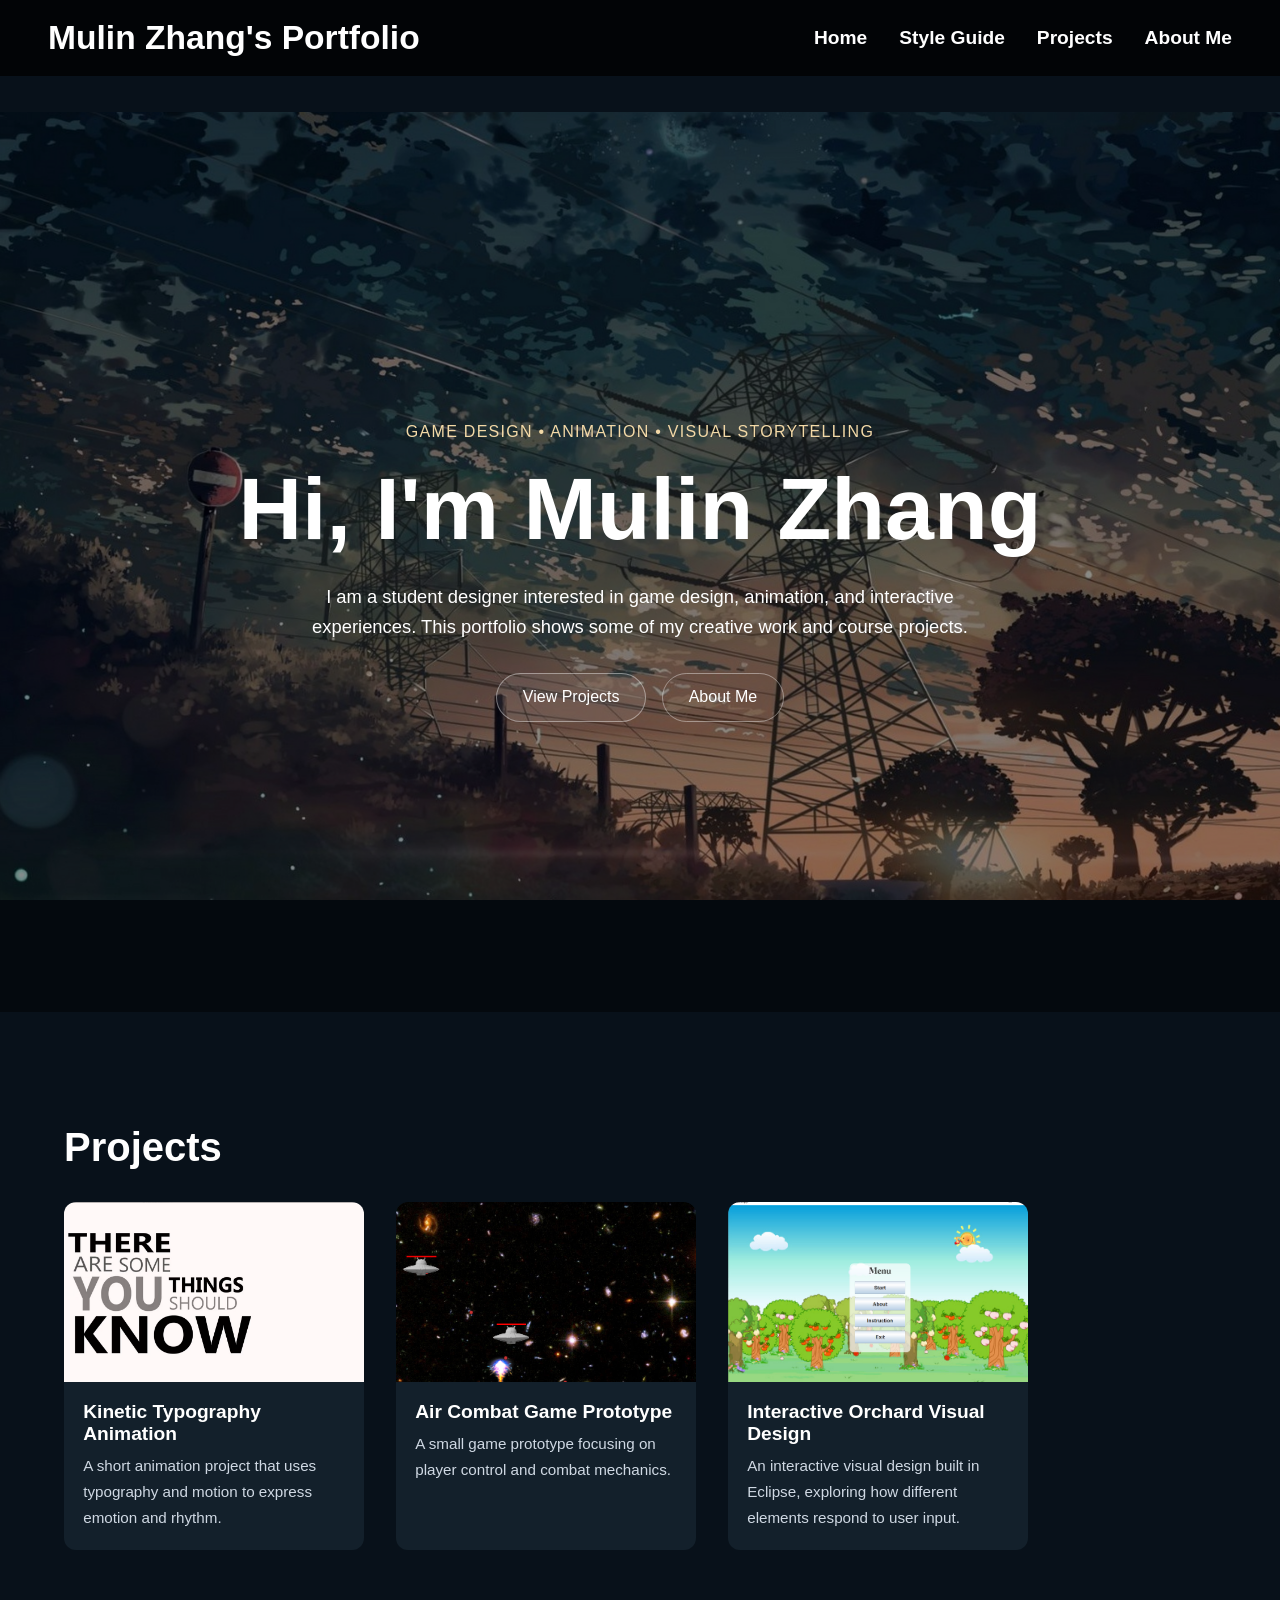
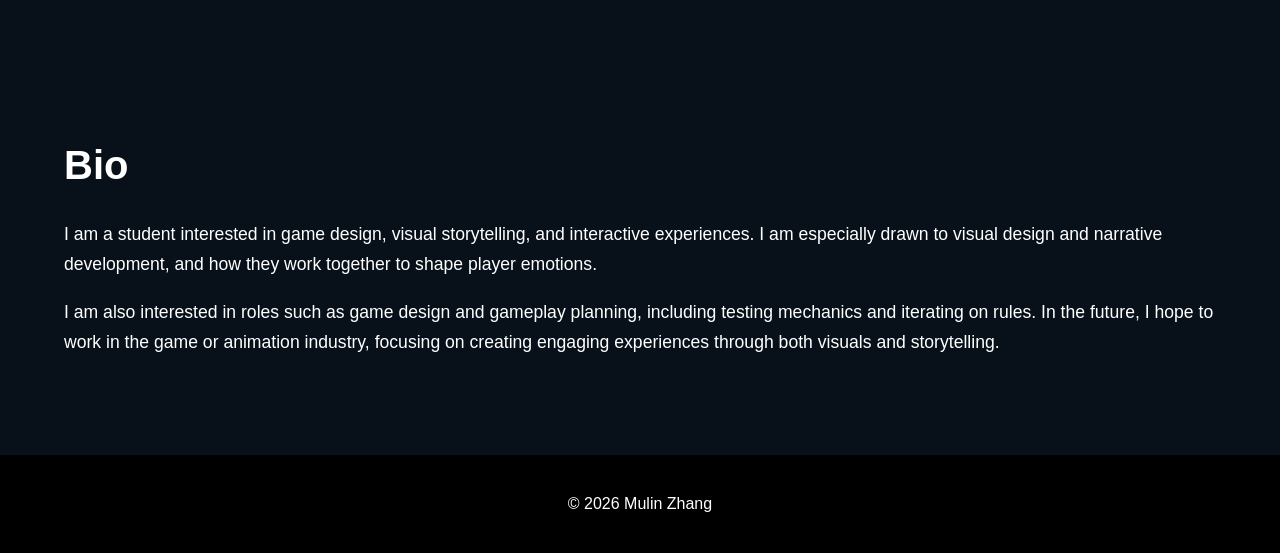
==== index.html @ 40ba9fd1 "- Created project 3 detail page (Interactive Orchard Visual Design) - Added overview, process, chall" ====
<!DOCTYPE html>
<html lang="en">
<head>
    <meta charset="UTF-8">
    <meta name="viewport" content="width=device-width, initial-scale=1.0">
    <title>Mulin Zhang's Website</title>
    <link rel="stylesheet" href="css/style.css">
</head>

<body>
    <header>
        <h1>Mulin Zhang's Portfolio</h1>
        <nav>
            <ul>
                <li><a href="index.html">Home</a></li>
                <li><a href="templates/style-guide.html">Style Guide</a></li>
                <li><a href="templates/projects.html">Projects</a></li>
                <li><a href="templates/about.html">About Me</a></li>
            </ul>
        </nav>
    </header>

    <main>
        <section class="first" id="top">
            <div class="hero-text">
                <p class="intro-line">Game Design • Animation • Visual Storytelling</p>
                <h2>Hi, I'm Mulin Zhang</h2>
                <p class="hero-description">
                    I am a student designer interested in game design, animation, and interactive experiences.
                    This portfolio shows some of my creative work and course projects.
                </p>
                <div class="hero-buttons">
                    <a href="templates/projects.html" class="hero-btn">View Projects</a>
                    <a href="templates/about.html" class="hero-btn secondary-btn">About Me</a>
                </div>
            </div>
        </section>

        <section id="projects">
            <h2>Projects</h2>

            <div class="projects-grid">
                  <a href="templates/project-kinetic.html" class="project-card">
                    <div class="project-image">
                        <img src="images/project1-thumbnail.png" alt="Kinetic Typography Animation">
                    </div>
                    <div class="project-content">
                        <h3>Kinetic Typography Animation</h3>
                        <p>
                            A short animation project that uses typography and motion to express emotion and rhythm.
                        </p>
                    </div>
                </a>

                <a href="templates/project-game.html" class="project-card">
                    <div class="project-image">
                        <img src="images/game_screenshot.png" alt="Air Combat Game">
                    </div>
                    <div class="project-content">
                        <h3>Air Combat Game Prototype</h3>
                        <p>A small game prototype focusing on player control and combat mechanics.</p>
                    </div>
                </a>

                <a href="templates/project-orchard.html" class="project-card">
                    <div class="project-image">
                        <img src="images/project3_home.png" alt="Interactive Orchard Visual Design">
                    </div>
                    <div class="project-content">
                        <h3>Interactive Orchard Visual Design</h3>
                        <p>An interactive visual design built in Eclipse, exploring how different elements respond to user input.</p>
                    </div>
                </a>

            </div>
        </section>

        <section class="content-section" id="about">
            <h2>Bio</h2>
            <div class="text-box">
                <p>
                    I am a student interested in game design, visual storytelling, and interactive experiences.
                    I am especially drawn to visual design and narrative development, and how they work together
                    to shape player emotions.
                </p>

                <p>
                    I am also interested in roles such as game design and gameplay planning, including testing
                    mechanics and iterating on rules. In the future, I hope to work in the game or animation
                    industry, focusing on creating engaging experiences through both visuals and storytelling.
                </p>
            </div>
        </section>
    </main>

    <footer>
        <p>© 2026 Mulin Zhang</p>
    </footer>
</body>
</html>
---- css/style.css ----
body {
    margin: 0;
    font-family: Arial, sans-serif;
    background-color: #08111a;
    color: white;
}

header {
    position: fixed;
    top: 0;
    left: 0;
    width: 100%;
    padding: 1.2rem 3rem;
    display: flex;
    justify-content: space-between;
    align-items: center;
    background: rgba(0, 0, 0, 0.75);
    box-sizing: border-box;
    z-index: 1000;
}

header h1 {
    margin: 0;
    font-size: 2.1rem;
    font-weight: bold;
}

nav ul {
    list-style: none;
    display: flex;
    gap: 2rem;
    margin: 0;
    padding: 0;
}

nav li {
    margin: 0;
    padding: 0;
}

nav a {
    color: white;
    text-decoration: none;
    font-size: 1.2rem;
    font-weight: 600;
}

nav a:hover {
    color: #f3d9a7;
}

.first {
    position: relative;
    min-height: 100vh;
    background-image: url("../images/a4vbn-xhbbl.png");
    background-size: cover;
    background-position: center;
    background-attachment: fixed;
    display: flex;
    justify-content: center;
    align-items: center;
    text-align: center;
    padding: 0 2rem;
    box-sizing: border-box;
}

.first::before {
    content: "";
    position: absolute;
    inset: 0;
    background: rgba(0, 0, 0, 0.45);
}

.hero-text {
    position: relative;
    z-index: 1;
    max-width: 850px;
}

.intro-line {
    font-size: 1rem;
    letter-spacing: 0.08em;
    text-transform: uppercase;
    color: #f3d9a7;
    margin-bottom: 1rem;
}

.first h2 {
    font-size: 5.5rem;
    margin: 0 0 1.5rem 0;
    line-height: 1.1;
}

.hero-description {
    font-size: 1.15rem;
    line-height: 1.6;
    max-width: 700px;
    margin: 0 auto 2rem auto;
}

.hero-buttons {
    display: flex;
    justify-content: center;
    gap: 1rem;
    flex-wrap: wrap;
}

.hero-btn {
    display: inline-block;
    padding: 0.9rem 1.6rem;
    border: 1px solid rgba(255, 255, 255, 0.4);
    border-radius: 999px;
    color: white;
    text-decoration: none;
    background: rgba(255, 255, 255, 0.08);
    transition: background 0.3s ease, transform 0.3s ease;
}

.hero-btn:hover {
    background: rgba(255, 255, 255, 0.2);
    transform: translateY(-2px);
}

.secondary-btn {
    background: transparent;
}

section {
    padding: 5rem 4rem;
}

section h2 {
    font-size: 2.5rem;
    margin-bottom: 2rem;
}

section p {
    font-size: 1.1rem;
    line-height: 1.7;
}

footer {
    text-align: center;
    padding: 1.5rem;
    background: black;
    font-size: 1rem;
}

.projects-grid {
    display: flex;
    gap: 2rem;
    margin-top: 2rem;
    flex-wrap: wrap;
    justify-content: flex-start;
}

.project-card {
    display: block;
    width: 300px;
    background: #13202b;
    border-radius: 12px;
    overflow: hidden;
    text-decoration: none;
    color: white;
    cursor: pointer;
    transition: transform 0.3s ease, box-shadow 0.3s ease;
}

.project-card:hover {
    transform: translateY(-8px);
    box-shadow: 0 12px 30px rgba(0, 0, 0, 0.4);
}

.project-card:hover img {
    transform: scale(1.05);
}

.project-image {
    height: 180px;
    overflow: hidden;
}

.project-image img {
    width: 100%;
    height: 100%;
    object-fit: cover;
    display: block;
    transition: transform 0.3s ease;
}

.project-content {
    padding: 1.2rem;
}

.project-content h3 {
    margin: 0 0 0.5rem 0;
    font-size: 1.2rem;
}

.project-content p {
    margin: 0;
    font-size: 0.95rem;
    color: #cfd8e3;
}

/* project detail page */
main {
    padding-top: 7rem;
}

.container {
    max-width: 900px;
    margin: 0 auto;
    padding: 2rem;
    box-sizing: border-box;
}

.container .project-header,
.container .project-image-section,
.container .project-section {
    padding: 0;
}

.project-header {
    margin-bottom: 2rem;
    text-align: left;
}

.project-header h2 {
    font-size: 3rem;
    margin: 0 0 0.75rem 0;
}

.project-subtitle {
    font-size: 1rem;
    color: #f3d9a7;
    letter-spacing: 0.05em;
    text-transform: uppercase;
    margin: 0;
}

.project-image-section {
    margin-bottom: 2.5rem;
    text-align: left;
}

.project-image-section img {
    width: 100%;
    max-width: 800px;
    display: block;
    border-radius: 12px;
}

.project-section {
    margin-bottom: 2.5rem;
    text-align: left;
}

.project-section h3 {
    font-size: 1.6rem;
    margin: 0 0 1rem 0;
}

.project-section p {
    margin: 0;
    max-width: 800px;
    color: #d9e2ec;
}

.back-link {
    display: inline-block;
    margin-bottom: 2rem;
    color: #f3d9a7;
    text-decoration: none;
    font-size: 1rem;
}

.back-link:hover {
    text-decoration: underline;
}

@media (max-width: 900px) {
    header {
        flex-direction: column;
        gap: 1rem;
        padding: 1rem 1.5rem;
    }

    header h1 {
        font-size: 1.8rem;
        text-align: center;
    }

    nav ul {
        gap: 1.2rem;
        flex-wrap: wrap;
        justify-content: center;
    }

    nav a {
        font-size: 1rem;
    }

    .first h2 {
        font-size: 3.5rem;
    }

    .hero-description {
        font-size: 1rem;
    }

    .projects-grid {
        justify-content: center;
    }

    section {
        padding: 4rem 1.5rem;
    }

    .container {
        padding: 1.5rem;
    }

    .container .project-header,
    .container .project-image-section,
    .container .project-section {
        padding: 0;
    }

    .project-header h2 {
        font-size: 2.2rem;
    }

    .project-section h3 {
        font-size: 1.4rem;
    }
}
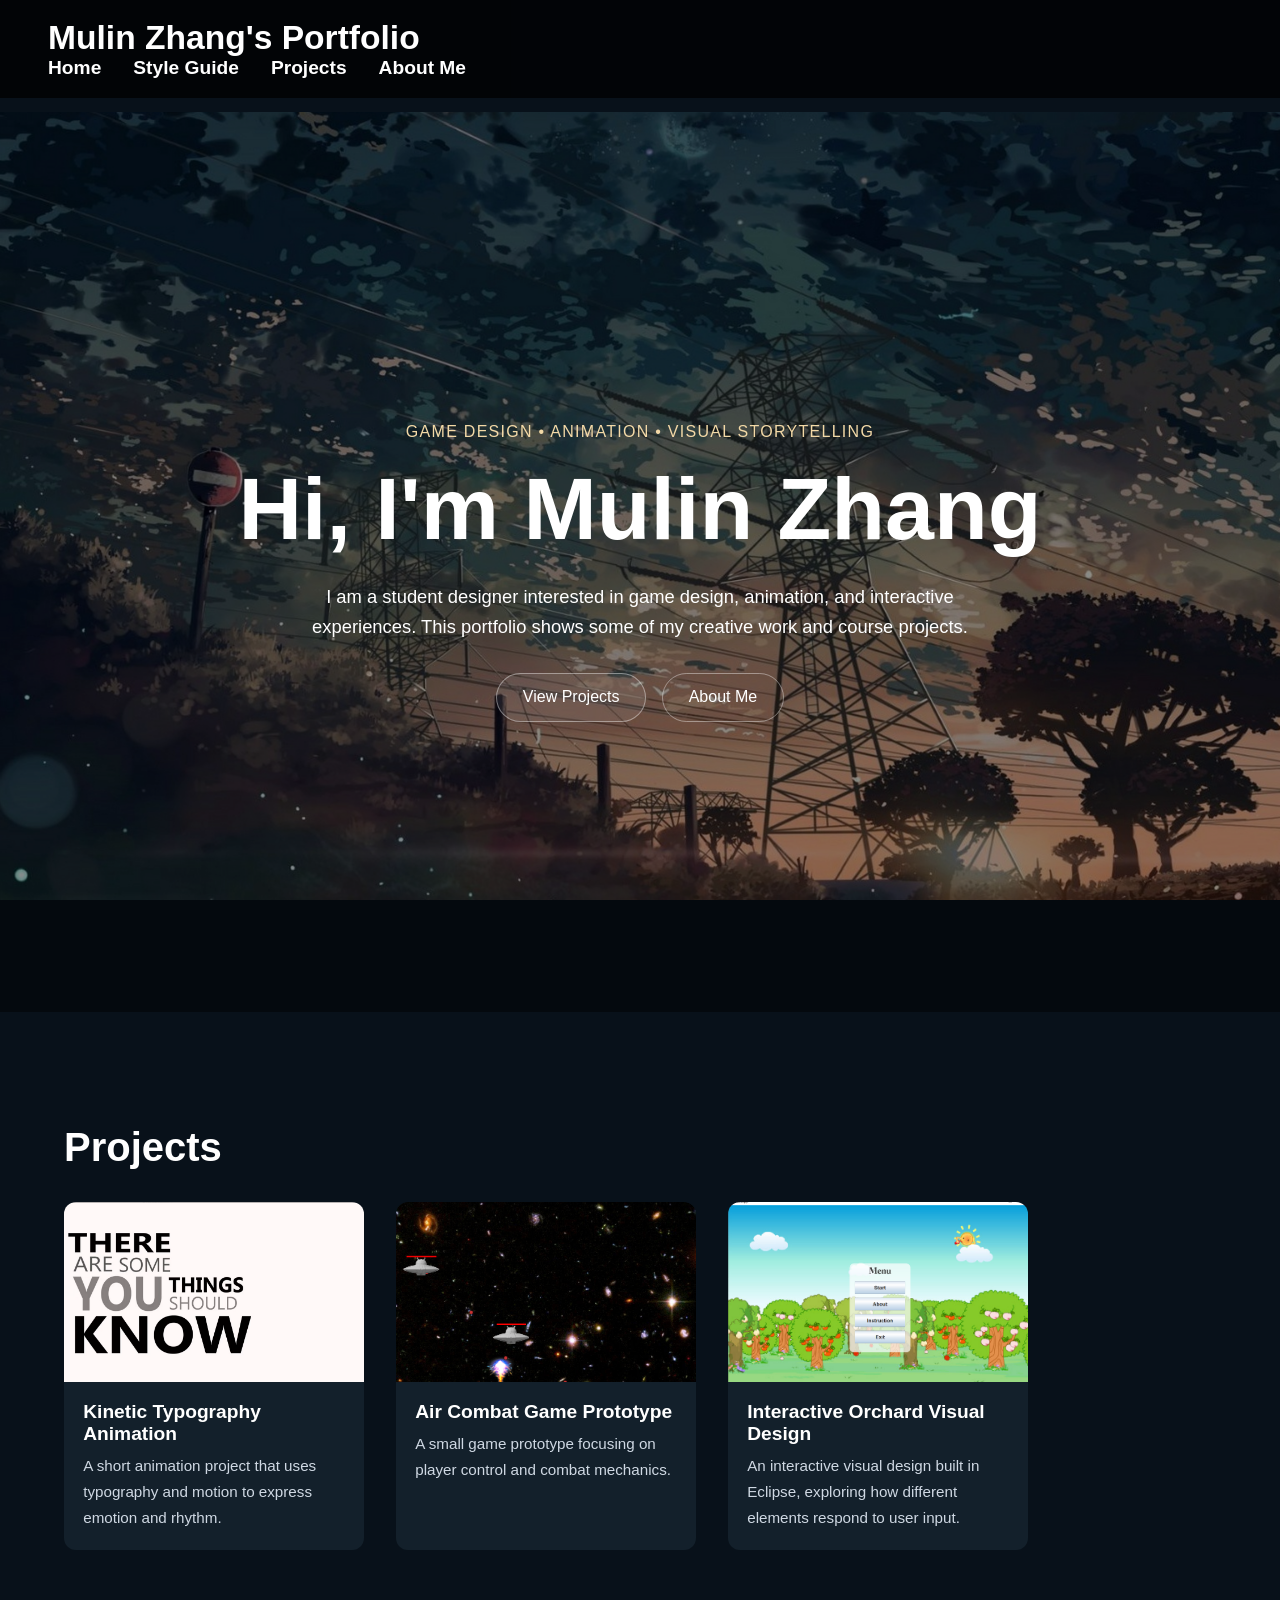
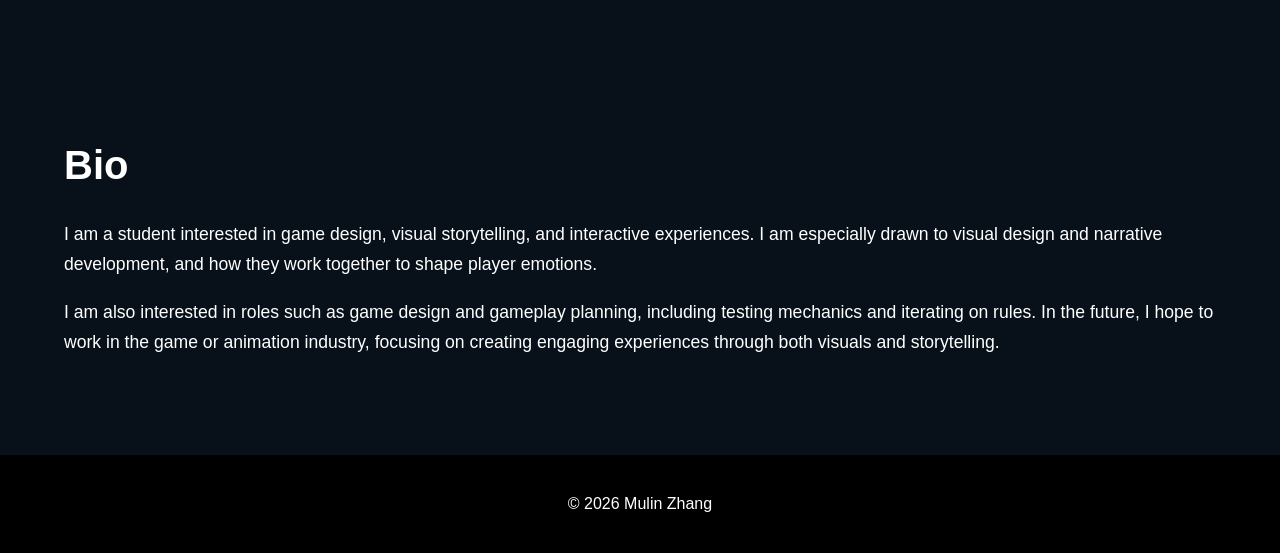
==== commit 8bc3af2a: "Standardize header layout across pages to prevent navigation shifting" ====
--- a/index.html
+++ b/index.html
@@ -9,15 +9,17 @@
 
 <body>
     <header>
-        <h1>Mulin Zhang's Portfolio</h1>
-        <nav>
-            <ul>
-                <li><a href="index.html">Home</a></li>
-                <li><a href="templates/style-guide.html">Style Guide</a></li>
-                <li><a href="templates/projects.html">Projects</a></li>
-                <li><a href="templates/about.html">About Me</a></li>
-            </ul>
-        </nav>
+        <div class="header-container">
+            <h1>Mulin Zhang's Portfolio</h1>
+            <nav>
+                <ul>
+                    <li><a href="index.html">Home</a></li>
+                    <li><a href="templates/style-guide.html">Style Guide</a></li>
+                    <li><a href="templates/projects.html">Projects</a></li>
+                    <li><a href="templates/about.html">About Me</a></li>
+                </ul>
+            </nav>
+        </div>
     </header>
 
     <main>
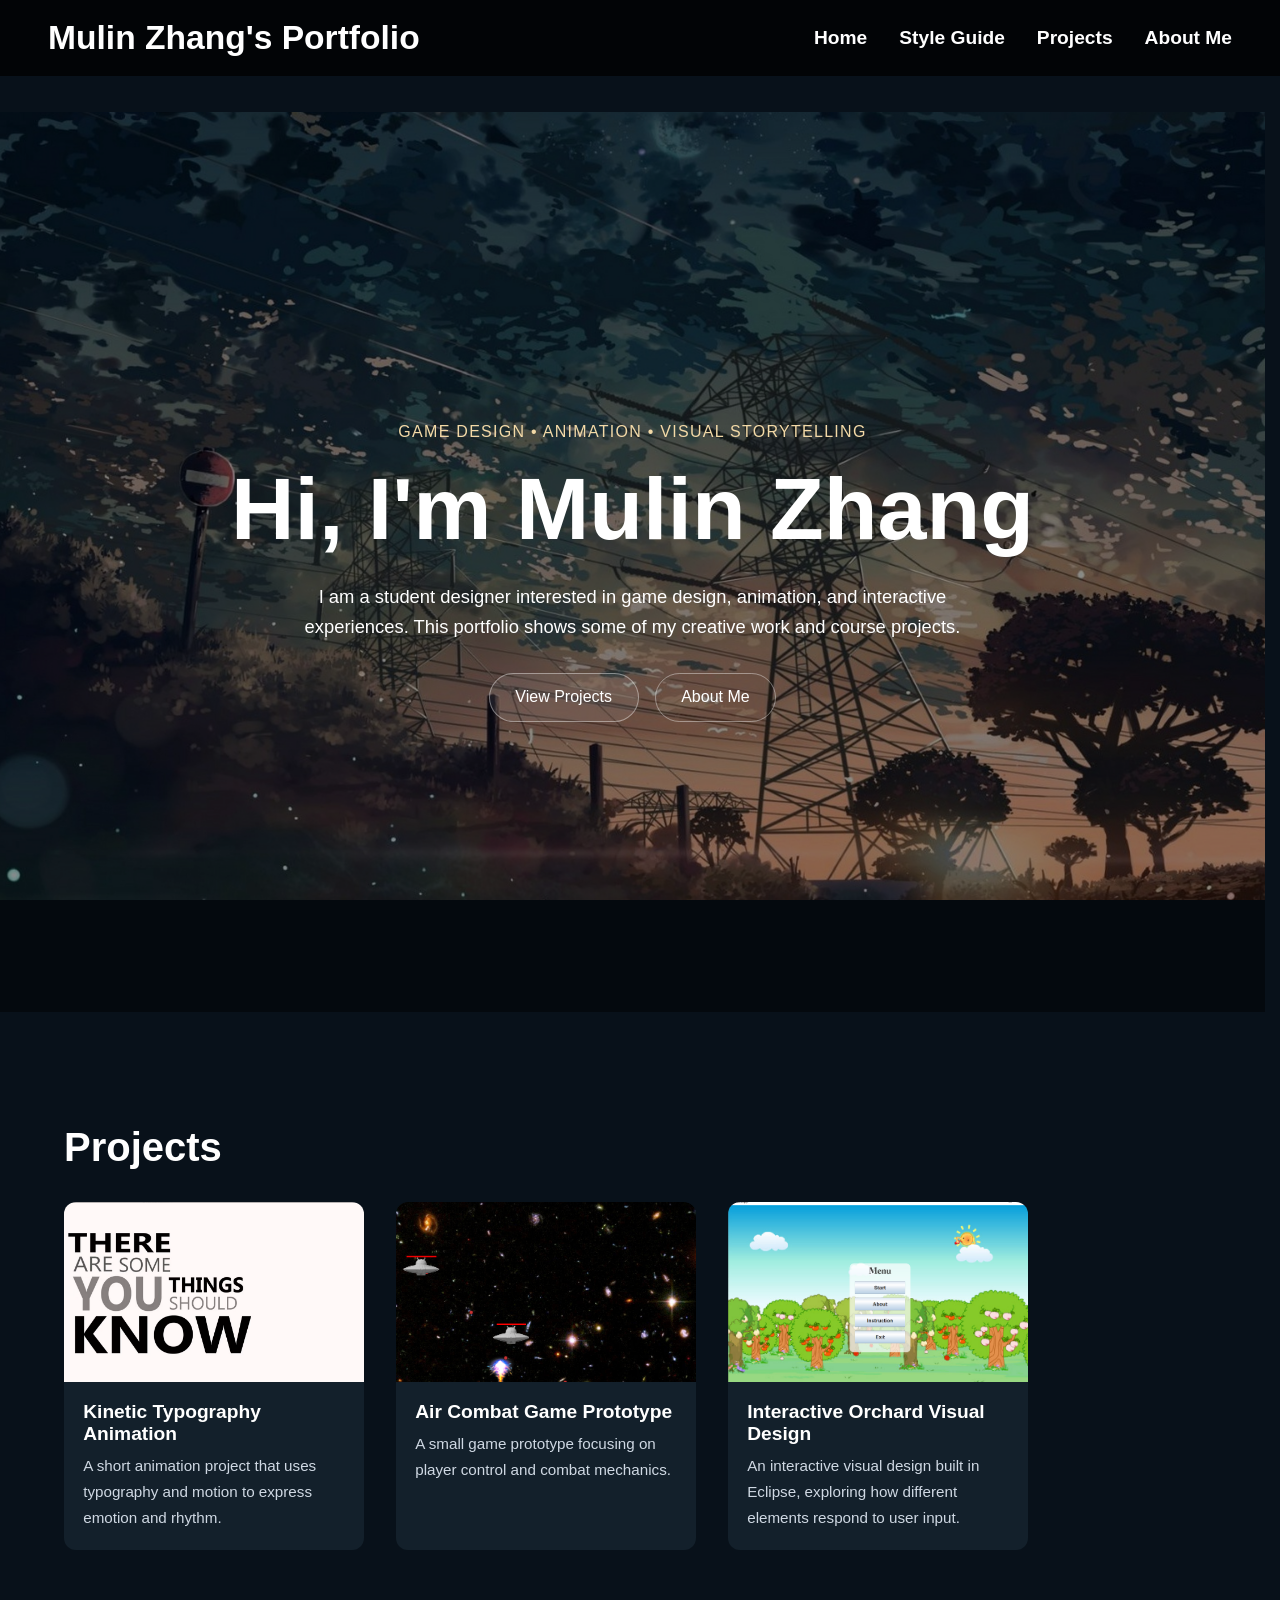
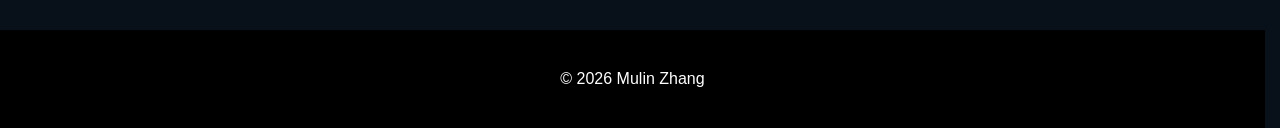
==== commit f68fb6da: "Refine About page spacing and improve section layout consistency" ====
--- a/index.html
+++ b/index.html
@@ -7,7 +7,7 @@
     <link rel="stylesheet" href="css/style.css">
 </head>
 
-<body>
+<body class="home-page">
     <header>
         <div class="header-container">
             <h1>Mulin Zhang's Portfolio</h1>
@@ -77,22 +77,7 @@
             </div>
         </section>
 
-        <section class="content-section" id="about">
-            <h2>Bio</h2>
-            <div class="text-box">
-                <p>
-                    I am a student interested in game design, visual storytelling, and interactive experiences.
-                    I am especially drawn to visual design and narrative development, and how they work together
-                    to shape player emotions.
-                </p>
 
-                <p>
-                    I am also interested in roles such as game design and gameplay planning, including testing
-                    mechanics and iterating on rules. In the future, I hope to work in the game or animation
-                    industry, focusing on creating engaging experiences through both visuals and storytelling.
-                </p>
-            </div>
-        </section>
     </main>
 
     <footer>
--- a/css/style.css
+++ b/css/style.css
@@ -1,3 +1,8 @@
+html {
+    overflow-y: scroll;
+    scrollbar-gutter: stable;
+}
+
 body {
     margin: 0;
     font-family: Arial, sans-serif;
@@ -10,16 +15,23 @@
     top: 0;
     left: 0;
     width: 100%;
-    padding: 1.2rem 3rem;
-    display: flex;
-    justify-content: space-between;
-    align-items: center;
     background: rgba(0, 0, 0, 0.75);
     box-sizing: border-box;
     z-index: 1000;
 }
 
-header h1 {
+.header-container {
+    width: 100%;
+    max-width: 1400px;
+    margin: 0 auto;
+    padding: 1.2rem 3rem;
+    display: flex;
+    justify-content: space-between;
+    align-items: center;
+    box-sizing: border-box;
+}
+
+.header-container h1 {
     margin: 0;
     font-size: 2.1rem;
     font-weight: bold;
@@ -29,11 +41,6 @@
     list-style: none;
     display: flex;
     gap: 2rem;
-    margin: 0;
-    padding: 0;
-}
-
-nav li {
     margin: 0;
     padding: 0;
 }
@@ -43,10 +50,15 @@
     text-decoration: none;
     font-size: 1.2rem;
     font-weight: 600;
+    white-space: nowrap;
 }
 
 nav a:hover {
     color: #f3d9a7;
+}
+
+main {
+    padding-top: 7rem;
 }
 
 .first {
@@ -203,11 +215,6 @@
     color: #cfd8e3;
 }
 
-/* project detail page */
-main {
-    padding-top: 7rem;
-}
-
 .container {
     max-width: 900px;
     margin: 0 auto;
@@ -215,15 +222,8 @@
     box-sizing: border-box;
 }
 
-.container .project-header,
-.container .project-image-section,
-.container .project-section {
-    padding: 0;
-}
-
 .project-header {
     margin-bottom: 2rem;
-    text-align: left;
 }
 
 .project-header h2 {
@@ -236,57 +236,46 @@
     color: #f3d9a7;
     letter-spacing: 0.05em;
     text-transform: uppercase;
-    margin: 0;
-}
-
-.project-image-section {
-    margin-bottom: 2.5rem;
-    text-align: left;
-}
-
-.project-image-section img {
-    width: 100%;
-    max-width: 800px;
-    display: block;
-    border-radius: 12px;
 }
 
 .project-section {
     margin-bottom: 2.5rem;
-    text-align: left;
 }
 
 .project-section h3 {
     font-size: 1.6rem;
-    margin: 0 0 1rem 0;
+    margin-bottom: 1rem;
 }
 
 .project-section p {
-    margin: 0;
     max-width: 800px;
     color: #d9e2ec;
 }
 
-.back-link {
-    display: inline-block;
-    margin-bottom: 2rem;
-    color: #f3d9a7;
-    text-decoration: none;
-    font-size: 1rem;
-}
-
-.back-link:hover {
-    text-decoration: underline;
+.guide-hero {
+    padding: 4rem 4rem 1.5rem;
+}
+
+.content-section {
+    padding: 1.5rem 4rem 4rem;
+}
+
+.text-box {
+    max-width: 800px;
 }
 
 @media (max-width: 900px) {
     header {
+        padding: 0;
+    }
+
+    .header-container {
+        padding: 1rem 1.5rem;
         flex-direction: column;
         gap: 1rem;
-        padding: 1rem 1.5rem;
-    }
-
-    header h1 {
+    }
+
+    .header-container h1 {
         font-size: 1.8rem;
         text-align: center;
     }
@@ -321,17 +310,11 @@
         padding: 1.5rem;
     }
 
-    .container .project-header,
-    .container .project-image-section,
-    .container .project-section {
-        padding: 0;
-    }
-
-    .project-header h2 {
-        font-size: 2.2rem;
-    }
-
-    .project-section h3 {
-        font-size: 1.4rem;
+    .guide-hero {
+        padding: 3rem 1.5rem 1rem;
+    }
+
+    .content-section {
+        padding: 1rem 1.5rem 3rem;
     }
 }
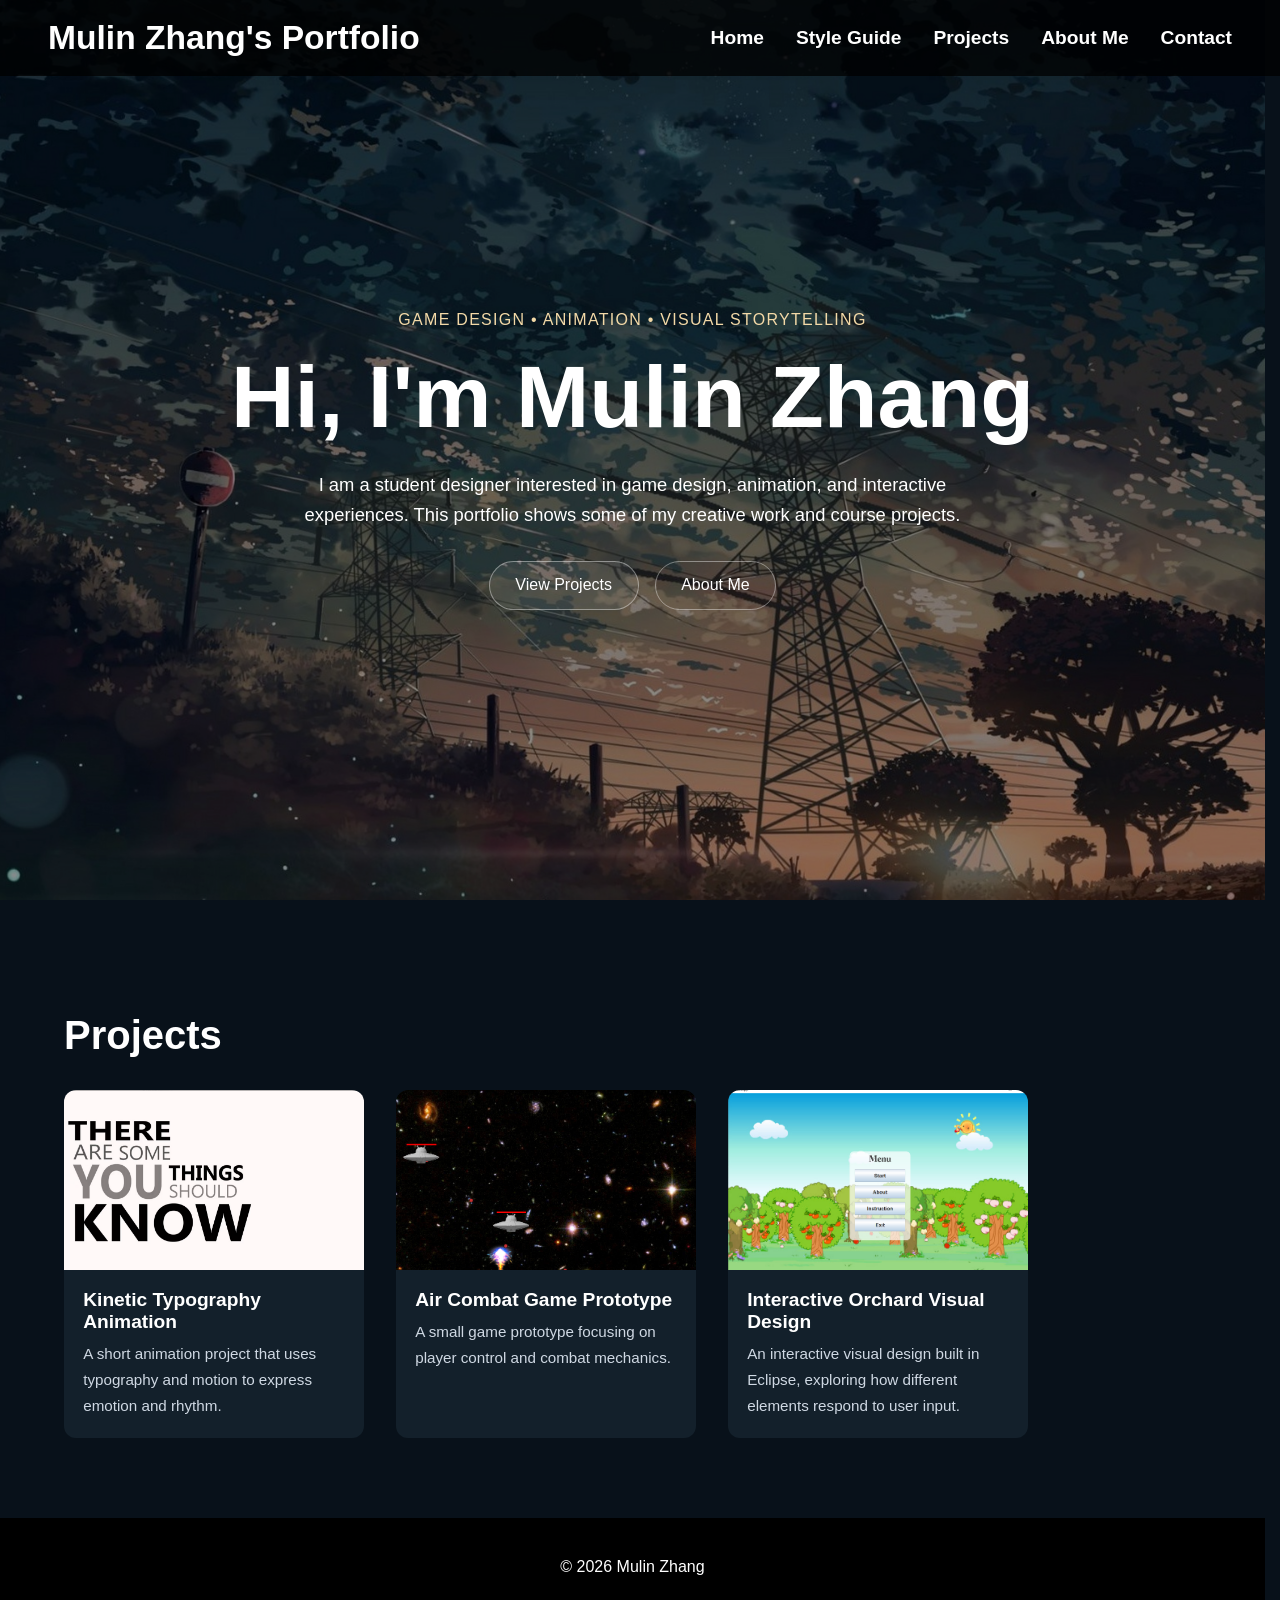
==== commit 4271f0a7: "Add Contact page" ====
--- a/index.html
+++ b/index.html
@@ -17,6 +17,7 @@
                     <li><a href="templates/style-guide.html">Style Guide</a></li>
                     <li><a href="templates/projects.html">Projects</a></li>
                     <li><a href="templates/about.html">About Me</a></li>
+                    <li><a href="templates/contact.html">Contact</a></li>
                 </ul>
             </nav>
         </div>
--- a/css/style.css
+++ b/css/style.css
@@ -45,6 +45,11 @@
     padding: 0;
 }
 
+nav li {
+    margin: 0;
+    padding: 0;
+}
+
 nav a {
     color: white;
     text-decoration: none;
@@ -57,7 +62,7 @@
     color: #f3d9a7;
 }
 
-main {
+body:not(.home-page) main {
     padding-top: 7rem;
 }
 
@@ -222,8 +227,15 @@
     box-sizing: border-box;
 }
 
+.container .project-header,
+.container .project-image-section,
+.container .project-section {
+    padding: 0;
+}
+
 .project-header {
     margin-bottom: 2rem;
+    text-align: left;
 }
 
 .project-header h2 {
@@ -236,32 +248,229 @@
     color: #f3d9a7;
     letter-spacing: 0.05em;
     text-transform: uppercase;
+    margin: 0;
+}
+
+.project-image-section {
+    margin-bottom: 2.5rem;
+    text-align: left;
+}
+
+.project-image-section img {
+    width: 100%;
+    max-width: 800px;
+    display: block;
+    border-radius: 12px;
 }
 
 .project-section {
     margin-bottom: 2.5rem;
+    text-align: left;
 }
 
 .project-section h3 {
     font-size: 1.6rem;
-    margin-bottom: 1rem;
+    margin: 0 0 1rem 0;
 }
 
 .project-section p {
+    margin: 0;
     max-width: 800px;
     color: #d9e2ec;
 }
 
-.guide-hero {
-    padding: 4rem 4rem 1.5rem;
-}
-
-.content-section {
-    padding: 1.5rem 4rem 4rem;
-}
-
-.text-box {
-    max-width: 800px;
+.back-link {
+    display: inline-block;
+    margin-bottom: 2rem;
+    color: #f3d9a7;
+    text-decoration: none;
+    font-size: 1rem;
+}
+
+.back-link:hover {
+    text-decoration: underline;
+}
+
+.guide-section {
+    margin-bottom: 3rem;
+}
+
+.guide-section.alt {
+    margin-bottom: 3rem;
+}
+
+.guide-note {
+    color: #d9e2ec;
+    margin-bottom: 1.5rem;
+}
+
+.guide-grid {
+    display: grid;
+    grid-template-columns: repeat(auto-fit, minmax(260px, 1fr));
+    gap: 2rem;
+    align-items: start;
+}
+
+.guide-card {
+    background: #13202b;
+    border-radius: 12px;
+    padding: 1.5rem;
+    box-sizing: border-box;
+    width: 100%;
+    overflow: hidden;
+}
+
+.guide-card h3 {
+    margin-top: 0;
+    margin-bottom: 1rem;
+    font-size: 1.5rem;
+}
+
+.guide-card p {
+    color: #d9e2ec;
+}
+
+.demo-nav a {
+    color: white;
+    text-decoration: none;
+    margin-right: 1rem;
+    font-weight: 600;
+}
+
+.demo-nav a:hover {
+    color: #f3d9a7;
+}
+
+.guide-btn {
+    display: inline-block;
+    padding: 0.8rem 1.4rem;
+    border: 1px solid rgba(255, 255, 255, 0.4);
+    border-radius: 999px;
+    color: white;
+    text-decoration: none;
+    background: rgba(255, 255, 255, 0.08);
+    transition: background 0.3s ease, transform 0.3s ease;
+}
+
+.guide-btn:hover {
+    background: rgba(255, 255, 255, 0.2);
+    transform: translateY(-2px);
+}
+
+.muted {
+    color: #cfd8e3;
+}
+
+.type-sample {
+    margin-top: 1rem;
+}
+
+.type-row {
+    display: flex;
+    align-items: flex-start;
+    gap: 1rem;
+    margin-bottom: 1rem;
+    flex-wrap: wrap;
+}
+
+.tag {
+    min-width: 60px;
+    color: #f3d9a7;
+    font-weight: bold;
+}
+
+.sample-h1 {
+    font-size: 2.2rem;
+    font-weight: bold;
+    line-height: 1.2;
+}
+
+.sample-h2 {
+    font-size: 1.8rem;
+    font-weight: bold;
+    line-height: 1.2;
+}
+
+.branding-grid {
+    display: block;
+}
+
+.branding-block {
+    margin-top: 2.5rem;
+}
+
+.branding-block h3 {
+    font-size: 1.8rem;
+    margin-bottom: 1rem;
+}
+
+.branding-block p {
+    margin: 0.75rem 0;
+    color: #ffffff;
+}
+
+.color-list,
+.swatch-list {
+    list-style: none;
+    padding: 0;
+    margin: 1rem 0 0 0;
+}
+
+.color-list li,
+.swatch-list li {
+    display: flex;
+    align-items: center;
+    gap: 0.8rem;
+    margin: 0.6rem 0;
+}
+
+.color-box,
+.swatch {
+    width: 16px;
+    height: 16px;
+    border-radius: 3px;
+    display: inline-block;
+    border: 1px solid #444;
+    flex-shrink: 0;
+}
+
+.sw-bg { background: #121212; }
+.sw-section { background: #181818; }
+.sw-card { background: #242424; }
+.sw-text { background: #ffffff; }
+.sw-muted { background: #cccccc; }
+.sw-accent { background: #FEF7E6; }
+
+.image-placeholder {
+    background: #13202b;
+    border-radius: 12px;
+    min-height: 180px;
+    display: flex;
+    align-items: center;
+    justify-content: center;
+    text-align: center;
+    padding: 1rem;
+    box-sizing: border-box;
+}
+
+.image-placeholder p {
+    margin: 0;
+}
+
+.branding-block img {
+    width: 100%;
+    max-width: 600px;
+    border-radius: 12px;
+    margin-top: 1rem;
+    display: block;
+}
+
+.guide-card a {
+    color: #f3d9a7;
+}
+
+.guide-card a:hover {
+    color: #ffffff;
 }
 
 @media (max-width: 900px) {
@@ -270,6 +479,7 @@
     }
 
     .header-container {
+        width: 100%;
         padding: 1rem 1.5rem;
         flex-direction: column;
         gap: 1rem;
@@ -310,11 +520,20 @@
         padding: 1.5rem;
     }
 
-    .guide-hero {
-        padding: 3rem 1.5rem 1rem;
-    }
-
-    .content-section {
-        padding: 1rem 1.5rem 3rem;
+    .project-header h2 {
+        font-size: 2.2rem;
+    }
+
+    .project-section h3 {
+        font-size: 1.4rem;
+    }
+
+    .guide-grid {
+        grid-template-columns: 1fr;
+    }
+
+    .type-row {
+        flex-direction: column;
+        gap: 0.4rem;
     }
 }
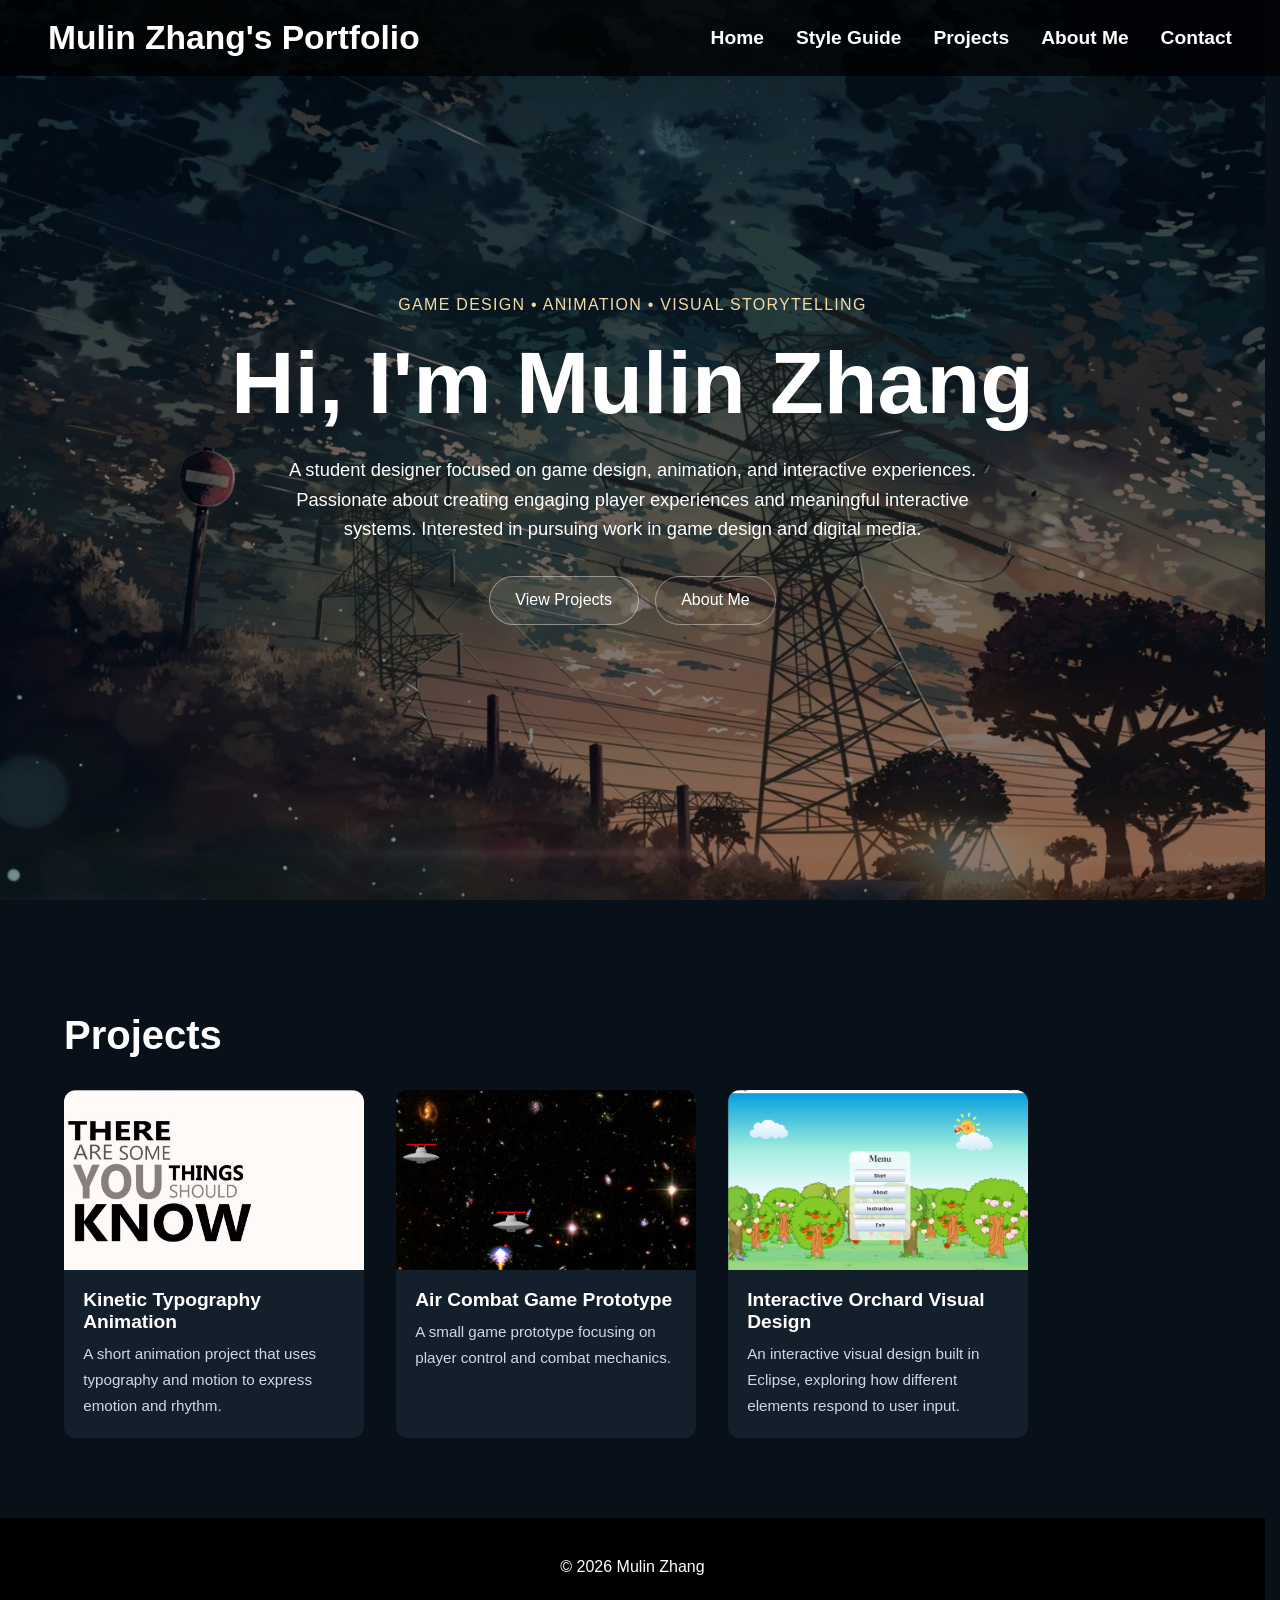
==== commit 234f2c7a: "Update homepage bio and employment interests" ====
--- a/index.html
+++ b/index.html
@@ -29,8 +29,9 @@
                 <p class="intro-line">Game Design • Animation • Visual Storytelling</p>
                 <h2>Hi, I'm Mulin Zhang</h2>
                 <p class="hero-description">
-                    I am a student designer interested in game design, animation, and interactive experiences.
-                    This portfolio shows some of my creative work and course projects.
+                    A student designer focused on game design, animation, and interactive experiences.
+                    Passionate about creating engaging player experiences and meaningful interactive systems.
+                    Interested in pursuing work in game design and digital media.
                 </p>
                 <div class="hero-buttons">
                     <a href="templates/projects.html" class="hero-btn">View Projects</a>
--- a/css/style.css
+++ b/css/style.css
@@ -536,4 +536,12 @@
         flex-direction: column;
         gap: 0.4rem;
     }
+}
+.project-section a {
+    color: #f3d9a7;
+    text-decoration: none;
+}
+
+.project-section a:hover {
+    color: #ffffff;
 }
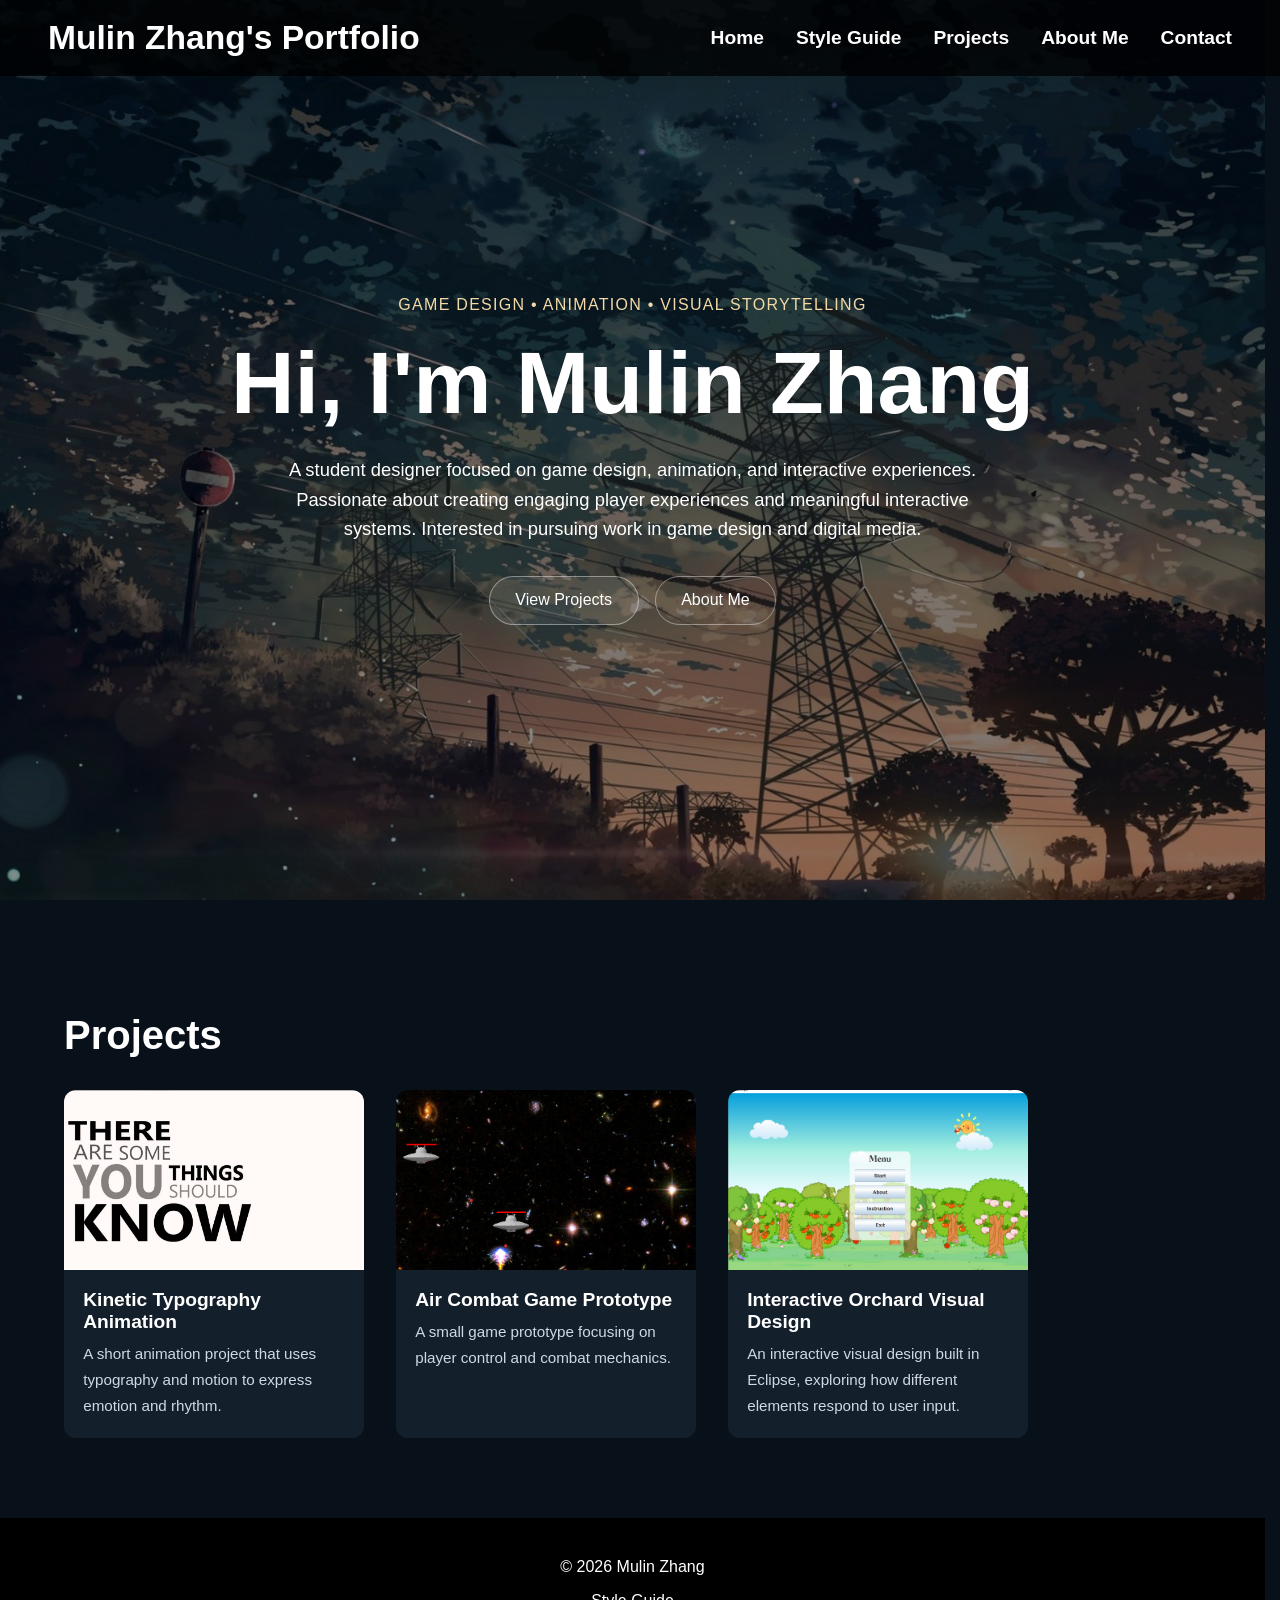
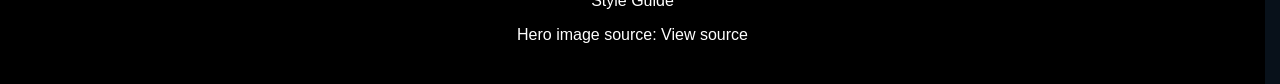
==== commit ef4698b2: "Update style guide navigation in headers and footers across all pages" ====
--- a/index.html
+++ b/index.html
@@ -84,6 +84,15 @@
 
     <footer>
         <p>© 2026 Mulin Zhang</p>
+        <p>
+            <a href="templates/style-guide.html">Style Guide</a>
+        </p>
+        <p>
+            Hero image source:
+            <a href="https://www.reddit.com/r/wallpaper/comments/ircs26/5_centimeters_per_second_2560x1440/?tl=zh-hans" target="_blank">
+                View source
+            </a>
+        </p>
     </footer>
 </body>
 </html>
--- a/css/style.css
+++ b/css/style.css
@@ -544,4 +544,16 @@
 
 .project-section a:hover {
     color: #ffffff;
+}
+footer a {
+    color: white;
+    text-decoration: none;
+}
+
+footer a:visited {
+    color: white;
+}
+
+footer a:hover {
+    text-decoration: underline;
 }
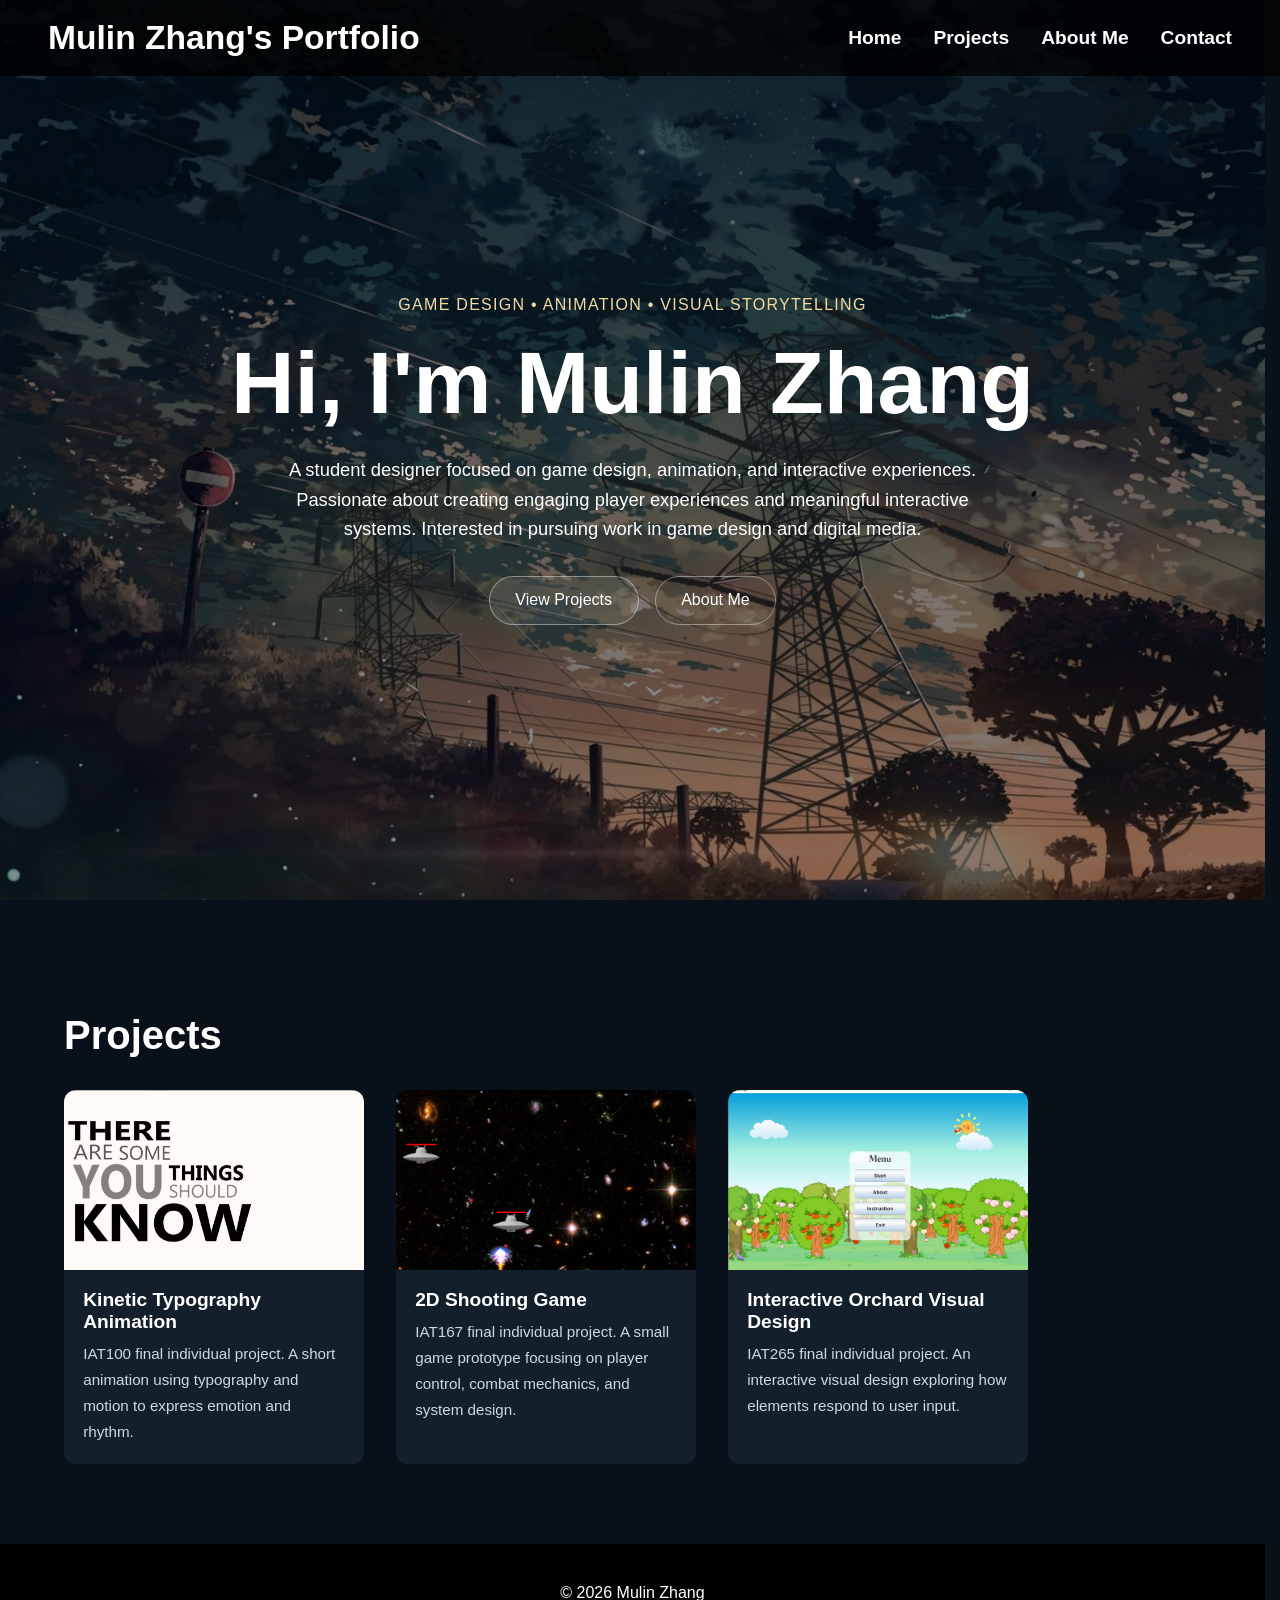
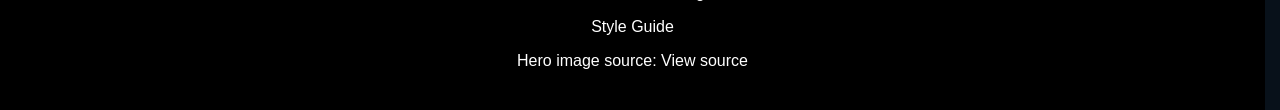
==== commit b1680aa2: "Update project cards with course context and descriptions" ====
--- a/index.html
+++ b/index.html
@@ -14,7 +14,6 @@
             <nav>
                 <ul>
                     <li><a href="index.html">Home</a></li>
-                    <li><a href="templates/style-guide.html">Style Guide</a></li>
                     <li><a href="templates/projects.html">Projects</a></li>
                     <li><a href="templates/about.html">About Me</a></li>
                     <li><a href="templates/contact.html">Contact</a></li>
@@ -44,25 +43,29 @@
             <h2>Projects</h2>
 
             <div class="projects-grid">
-                  <a href="templates/project-kinetic.html" class="project-card">
+                <a href="templates/project-kinetic.html" class="project-card">
                     <div class="project-image">
                         <img src="images/project1-thumbnail.png" alt="Kinetic Typography Animation">
                     </div>
                     <div class="project-content">
                         <h3>Kinetic Typography Animation</h3>
                         <p>
-                            A short animation project that uses typography and motion to express emotion and rhythm.
+                            IAT100 final individual project. A short animation using typography
+                            and motion to express emotion and rhythm.
                         </p>
                     </div>
                 </a>
 
                 <a href="templates/project-game.html" class="project-card">
                     <div class="project-image">
-                        <img src="images/game_screenshot.png" alt="Air Combat Game">
+                        <img src="images/game_screenshot.png" alt="2D Shooting Game">
                     </div>
                     <div class="project-content">
-                        <h3>Air Combat Game Prototype</h3>
-                        <p>A small game prototype focusing on player control and combat mechanics.</p>
+                        <h3>2D Shooting Game</h3>
+                        <p>
+                            IAT167 final individual project. A small game prototype focusing on
+                            player control, combat mechanics, and system design.
+                        </p>
                     </div>
                 </a>
 
@@ -72,13 +75,14 @@
                     </div>
                     <div class="project-content">
                         <h3>Interactive Orchard Visual Design</h3>
-                        <p>An interactive visual design built in Eclipse, exploring how different elements respond to user input.</p>
+                        <p>
+                            IAT265 final individual project. An interactive visual design exploring
+                            how elements respond to user input.
+                        </p>
                     </div>
                 </a>
-
             </div>
         </section>
-
 
     </main>
 
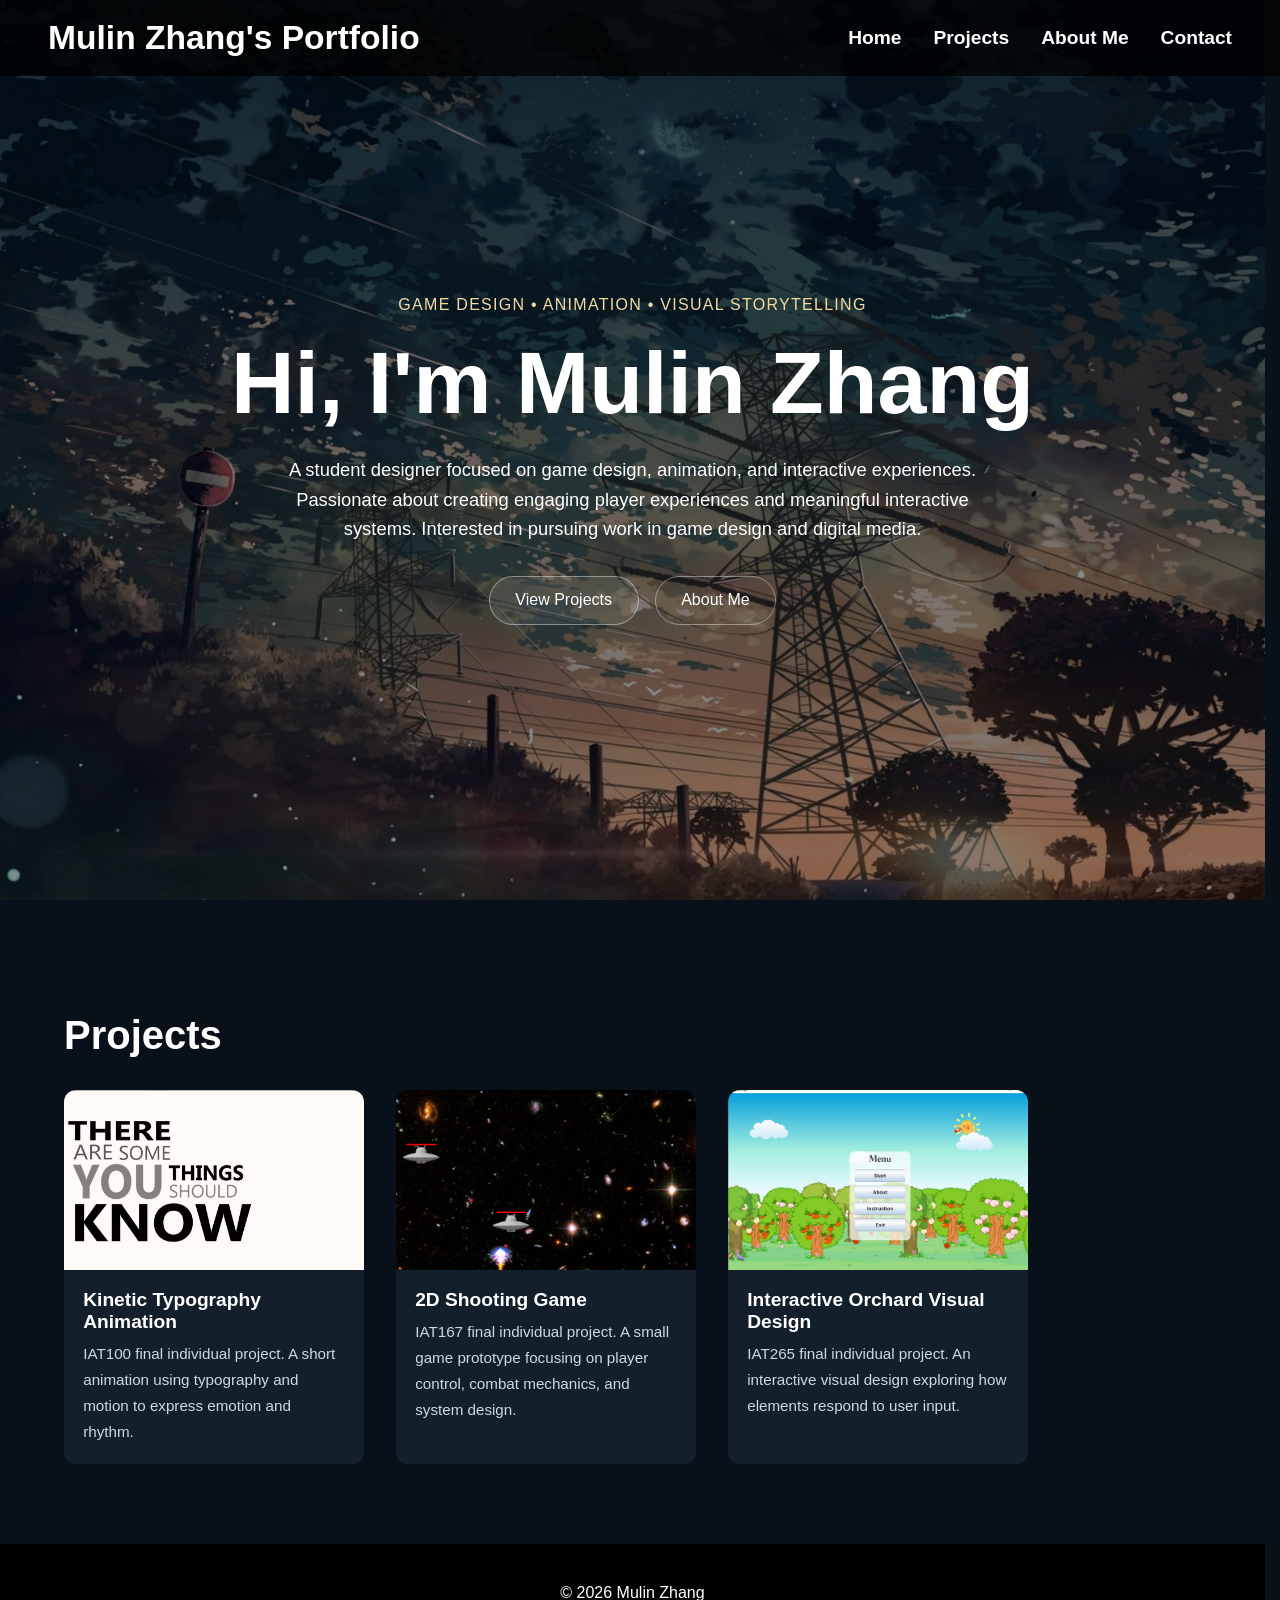
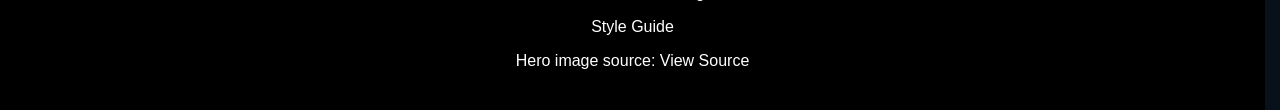
==== commit e12b83dc: "Modify details" ====
--- a/index.html
+++ b/index.html
@@ -94,7 +94,7 @@
         <p>
             Hero image source:
             <a href="https://www.reddit.com/r/wallpaper/comments/ircs26/5_centimeters_per_second_2560x1440/?tl=zh-hans" target="_blank">
-                View source
+                View Source
             </a>
         </p>
     </footer>
--- a/css/style.css
+++ b/css/style.css
@@ -273,10 +273,23 @@
     margin: 0 0 1rem 0;
 }
 
+.project-section h3 {
+    font-size: 1.6rem;
+    margin: 2.5rem 0 0.8rem 0;
+}
+
+.project-section h3:first-of-type {
+    margin-top: 1rem;
+}
+
 .project-section p {
-    margin: 0;
+    margin: 0 0 1.6rem 0;
     max-width: 800px;
     color: #d9e2ec;
+}
+
+.project-section p:last-child {
+    margin-bottom: 0;
 }
 
 .back-link {
@@ -556,4 +569,4 @@
 
 footer a:hover {
     text-decoration: underline;
-}+}
